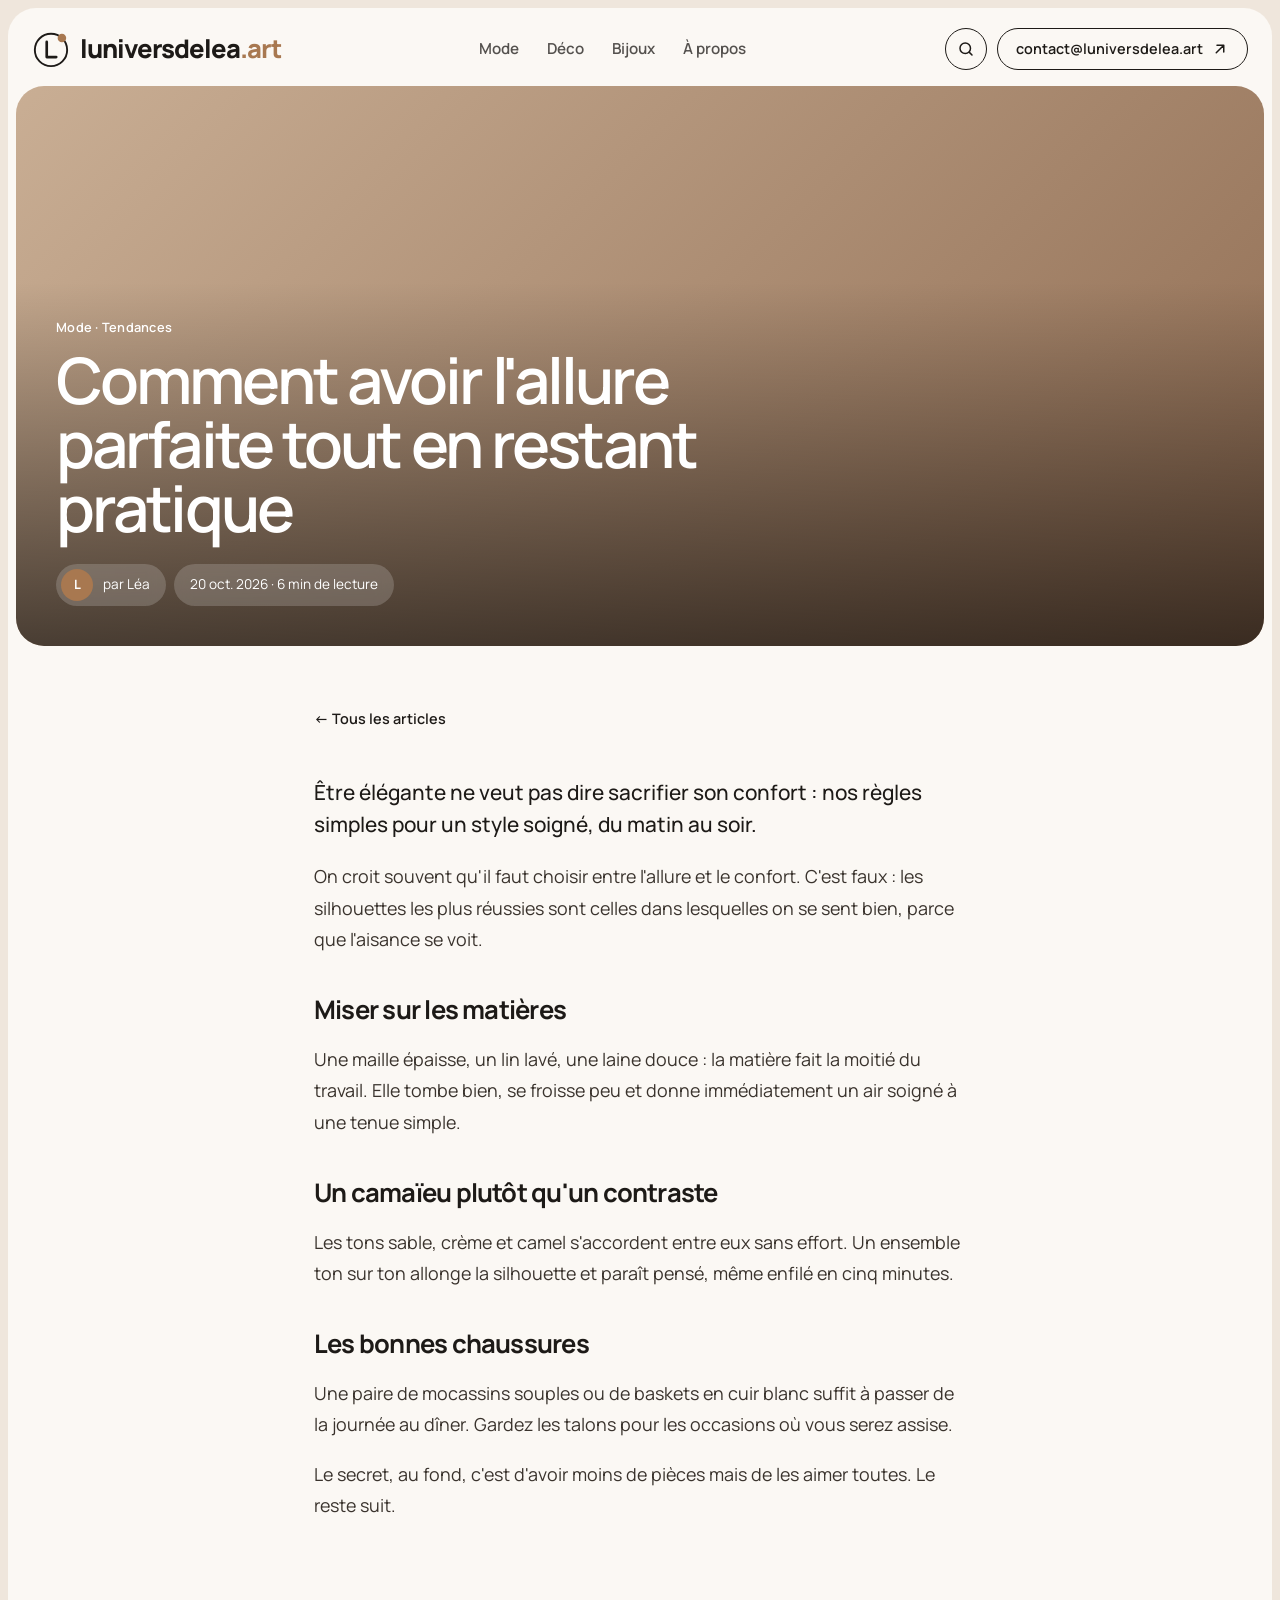
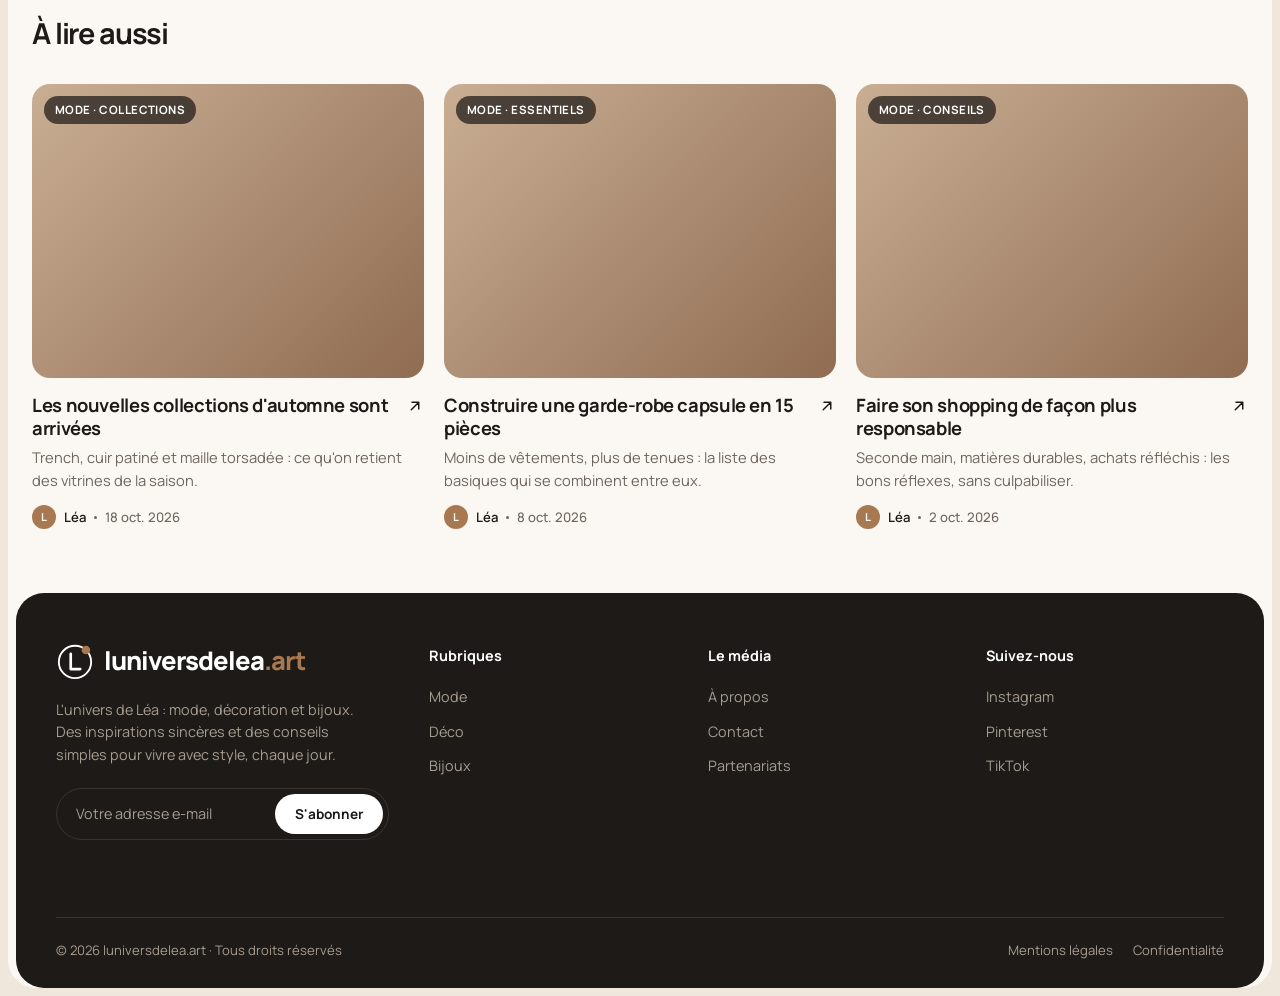
==== article.html @ 8c367f37 "Élargir la mise en page et ajouter un logo Co-Authored-By: Claude Opus 5.5 (1M context) <noreply@ant" ====
<!doctype html>
<html lang="fr">
<head>
  <meta charset="utf-8">
  <meta name="viewport" content="width=device-width, initial-scale=1">
  <title>Article · luniversdelea.art</title>
  <meta name="description" content="L'univers de Léa : le média qui parle de mode, de décoration et de bijoux. Tendances, conseils et inspirations.">
  <meta property="og:title" content="luniversdelea.art · Mode, Déco et Bijoux">
  <meta property="og:description" content="Tendances, conseils et inspirations mode, déco et bijoux.">
  <link rel="preconnect" href="https://fonts.googleapis.com">
  <link rel="preconnect" href="https://fonts.gstatic.com" crossorigin>
  <link href="https://fonts.googleapis.com/css2?family=Manrope:wght@400;500;600;700;800&display=swap" rel="stylesheet">
  <link rel="icon" href="data:image/svg+xml,%3Csvg xmlns='http://www.w3.org/2000/svg' viewBox='0 0 40 40'%3E%3Ccircle cx='20' cy='21' r='17' fill='%23fbf8f4' stroke='%231d1a17' stroke-width='2'/%3E%3Cpath d='M15.5 12.5v16h10' fill='none' stroke='%231d1a17' stroke-width='2.8' stroke-linecap='round' stroke-linejoin='round'/%3E%3Ccircle cx='31.5' cy='8.5' r='4.5' fill='%23a87850'/%3E%3C/svg%3E">
  <link rel="stylesheet" href="assets/css/style.css">
</head>
<body>
  <div class="page">
    <div class="shell">
      <!-- HEADER:start -->
      <header class="site-header">
        <a class="logo" href="index.html" aria-label="luniversdelea.art, accueil"><svg class="logo-mark" viewBox="0 0 40 40" aria-hidden="true"><circle cx="20" cy="21" r="17" fill="none" stroke="currentColor" stroke-width="2"/><path d="M15.5 12.5v16h10" fill="none" stroke="currentColor" stroke-width="2.8" stroke-linecap="round" stroke-linejoin="round"/><circle cx="31.5" cy="8.5" r="4.5" fill="var(--accent)"/></svg><span class="logo-word">luniversdelea<span>.art</span></span></a>
        <nav class="nav" aria-label="Rubriques">
          <a href="index.html?cat=mode#blog" data-cat="mode">Mode</a>
          <a href="index.html?cat=deco#blog" data-cat="deco">Déco</a>
          <a href="index.html?cat=bijoux#blog" data-cat="bijoux">Bijoux</a>
          <a href="#a-propos">À propos</a>
        </nav>
        <div class="header-actions">
          <a class="icon-btn search-toggle" href="index.html#blog" aria-label="Rechercher">
            <svg class="icon" viewBox="0 0 24 24" aria-hidden="true"><circle cx="11" cy="11" r="7"/><path d="m20 20-3.5-3.5"/></svg>
          </a>
          <a class="pill contact-pill" href="mailto:contact@luniversdelea.art">contact@luniversdelea.art
            <svg class="icon" viewBox="0 0 24 24" aria-hidden="true"><path d="M7 17 17 7M8 7h9v9"/></svg>
          </a>
          <button class="icon-btn burger" aria-label="Menu" aria-expanded="false">
            <svg class="icon" viewBox="0 0 24 24" aria-hidden="true"><path d="M4 8h16M4 16h16"/></svg>
          </button>
        </div>
      </header>
      <!-- HEADER:end -->

      <main>
        <section class="card-overlay article-hero"></section>
        <article class="article-body"></article>
        <section class="related">
          <h2>À lire aussi</h2>
          <div class="grid"></div>
        </section>
      </main>

      <!-- FOOTER:start -->
      <footer class="site-footer" id="a-propos">
        <div class="footer-top">
          <div class="footer-brand">
            <a class="logo" href="index.html" aria-label="luniversdelea.art, accueil"><svg class="logo-mark" viewBox="0 0 40 40" aria-hidden="true"><circle cx="20" cy="21" r="17" fill="none" stroke="currentColor" stroke-width="2"/><path d="M15.5 12.5v16h10" fill="none" stroke="currentColor" stroke-width="2.8" stroke-linecap="round" stroke-linejoin="round"/><circle cx="31.5" cy="8.5" r="4.5" fill="var(--accent)"/></svg><span class="logo-word">luniversdelea<span>.art</span></span></a>
            <p class="footer-intro">L'univers de Léa : mode, décoration et bijoux. Des inspirations sincères et des conseils simples pour vivre avec style, chaque jour.</p>
            <form class="newsletter" novalidate>
              <input type="email" required placeholder="Votre adresse e-mail" aria-label="Votre adresse e-mail">
              <button type="submit">S'abonner</button>
            </form>
            <p class="newsletter-msg" role="status"></p>
          </div>
          <div class="footer-col">
            <h4>Rubriques</h4>
            <ul>
              <li><a href="index.html?cat=mode#blog">Mode</a></li>
              <li><a href="index.html?cat=deco#blog">Déco</a></li>
              <li><a href="index.html?cat=bijoux#blog">Bijoux</a></li>
            </ul>
          </div>
          <div class="footer-col">
            <h4>Le média</h4>
            <ul>
              <li><a href="#a-propos">À propos</a></li>
              <li><a href="mailto:contact@luniversdelea.art">Contact</a></li>
              <li><a href="mailto:contact@luniversdelea.art?subject=Partenariat">Partenariats</a></li>
            </ul>
          </div>
          <div class="footer-col">
            <h4>Suivez-nous</h4>
            <ul>
              <li><a href="#">Instagram</a></li>
              <li><a href="#">Pinterest</a></li>
              <li><a href="#">TikTok</a></li>
            </ul>
          </div>
        </div>
        <div class="footer-bottom">
          <span>© <span data-year>2026</span> luniversdelea.art · Tous droits réservés</span>
          <nav aria-label="Informations légales"><a href="#">Mentions légales</a><a href="#">Confidentialité</a></nav>
        </div>
      </footer>
      <!-- FOOTER:end -->
    </div>
  </div>

  <script src="assets/js/articles.js"></script>
  <script src="assets/js/main.js"></script>
  <script src="assets/js/article.js"></script>
</body>
</html>
---- assets/css/style.css ----
:root {
  --bg: #efe6dc;
  --surface: #fbf8f4;
  --ink: #1d1a17;
  --muted: #6f655c;
  --line: #ddd2c6;
  --accent: #a87850;
  --dark: #1d1a17;
  --dark-muted: #a79c91;
  --radius-lg: 28px;
  --radius: 18px;
  --font: "Manrope", system-ui, -apple-system, "Segoe UI", sans-serif;
  --serif: "Fraunces", Georgia, serif;
}

* { box-sizing: border-box; }
html { scroll-behavior: smooth; }
body {
  margin: 0;
  background: var(--bg);
  color: var(--ink);
  font-family: var(--font);
  font-size: 16px;
  line-height: 1.55;
  -webkit-font-smoothing: antialiased;
}
img { display: block; max-width: 100%; }
a { color: inherit; text-decoration: none; }
button { font: inherit; color: inherit; cursor: pointer; }

/* Image de repli si une photo ne charge pas */
.media {
  position: relative;
  overflow: hidden;
  background: linear-gradient(135deg, #c9ae94, #8f6c52);
}
.media img { width: 100%; height: 100%; object-fit: cover; transition: transform .6s ease; }
.media img.is-broken { visibility: hidden; }

.page {
  max-width: 1920px;
  margin: 8px auto;
  padding: 0 8px;
}
.shell {
  background: var(--surface);
  border-radius: var(--radius-lg);
  padding: 8px 8px 0;
}

/* ---------- En-tête ---------- */
.site-header {
  display: flex;
  align-items: center;
  justify-content: space-between;
  gap: 16px;
  padding: 12px 16px 16px;
}
.logo {
  display: inline-flex;
  align-items: center;
  gap: 10px;
  font-weight: 800;
  font-size: 1.6rem;
  letter-spacing: -0.04em;
  white-space: nowrap;
}
.logo-word span { color: var(--accent); }
.logo-mark { width: 38px; height: 38px; flex: none; }
.nav {
  display: flex;
  gap: 28px;
  font-weight: 600;
  font-size: .95rem;
}
.nav a { opacity: .75; transition: opacity .2s; }
.nav a:hover, .nav a[aria-current="page"] { opacity: 1; }
.header-actions { display: flex; align-items: center; gap: 10px; }
.pill {
  display: inline-flex;
  align-items: center;
  gap: 8px;
  height: 42px;
  padding: 0 18px;
  border: 1.5px solid var(--ink);
  border-radius: 999px;
  background: transparent;
  font-weight: 600;
  font-size: .9rem;
  white-space: nowrap;
  transition: background .2s, color .2s;
}
.pill:hover { background: var(--ink); color: var(--surface); }
.icon-btn {
  width: 42px; height: 42px;
  display: inline-grid; place-items: center;
  border: 1.5px solid var(--ink);
  border-radius: 999px;
  background: transparent;
}
.icon-btn:hover { background: var(--ink); color: var(--surface); }
.icon { width: 18px; height: 18px; stroke: currentColor; fill: none; stroke-width: 2; stroke-linecap: round; stroke-linejoin: round; }
.burger { display: none; }

/* ---------- Hero ---------- */
.hero {
  display: grid;
  grid-template-columns: 2.15fr 1fr;
  gap: 8px;
  min-height: 640px;
}
.card-overlay {
  position: relative;
  border-radius: var(--radius-lg);
  overflow: hidden;
  color: #fff;
  isolation: isolate;
}
.card-overlay .media { position: absolute; inset: 0; z-index: -2; }
.card-overlay::after {
  content: "";
  position: absolute; inset: 0; z-index: -1;
  background: linear-gradient(180deg, rgba(0,0,0,0) 35%, rgba(0,0,0,.6) 100%);
}
.card-overlay:hover .media img { transform: scale(1.03); }
.hero-main {
  display: flex;
  flex-direction: column;
  justify-content: flex-end;
  padding: 40px;
}
.eyebrow {
  font-size: .8rem;
  font-weight: 600;
  letter-spacing: .02em;
  margin-bottom: 10px;
}
.hero-main h1 {
  font-size: clamp(2.4rem, 5.6vw, 5rem);
  line-height: .98;
  letter-spacing: -0.045em;
  font-weight: 600;
  margin: 0 0 30px;
  max-width: 13ch;
}
.hero-foot {
  display: flex;
  align-items: flex-end;
  justify-content: space-between;
  gap: 24px;
  flex-wrap: wrap;
}
.hero-actions { display: flex; align-items: center; gap: 8px; flex-wrap: wrap; }
.pill-light { border-color: #fff; color: #fff; }
.pill-light:hover { background: #fff; color: var(--ink); }
.author-chip {
  display: inline-flex;
  align-items: center;
  gap: 10px;
  height: 42px;
  padding: 0 16px 0 5px;
  border-radius: 999px;
  background: rgba(255,255,255,.18);
  backdrop-filter: blur(8px);
  font-size: .85rem;
}
.avatar {
  width: 32px; height: 32px;
  border-radius: 50%;
  display: grid; place-items: center;
  background: var(--accent);
  color: #fff;
  font-weight: 700;
  font-size: .8rem;
  flex: none;
}
.hero-note {
  max-width: 230px;
  font-size: .82rem;
  line-height: 1.4;
  opacity: .9;
}
.hero-note::before {
  content: "";
  display: block;
  width: 24px; height: 1.5px;
  background: #fff;
  margin-bottom: 14px;
}
.hero-side { display: grid; grid-template-rows: 1fr 1fr; gap: 8px; }
.hero-side .card-overlay {
  display: flex;
  flex-direction: column;
  justify-content: flex-end;
  padding: 24px;
}
.hero-side h2 {
  margin: 0;
  font-size: clamp(1.4rem, 2.2vw, 2rem);
  line-height: 1.02;
  letter-spacing: -0.035em;
  font-weight: 600;
}

/* ---------- Blog ---------- */
.blog { padding: 56px 16px 48px; }
.blog-head h2 {
  font-size: clamp(2rem, 4vw, 3rem);
  letter-spacing: -0.04em;
  margin: 0 0 6px;
}
.blog-head p { color: var(--muted); max-width: 52ch; margin: 0 0 24px; }
.filters {
  display: flex;
  align-items: center;
  gap: 8px;
  overflow-x: auto;
  padding-bottom: 6px;
  scrollbar-width: none;
}
.filters::-webkit-scrollbar { display: none; }
.filter {
  height: 38px;
  padding: 0 16px;
  border: 1.5px solid var(--line);
  border-radius: 999px;
  background: transparent;
  font-weight: 600;
  font-size: .88rem;
  white-space: nowrap;
  transition: border-color .2s, background .2s, color .2s;
}
.filter:hover { border-color: var(--ink); }
.filter[aria-pressed="true"] { background: var(--ink); border-color: var(--ink); color: var(--surface); }
.search {
  display: flex;
  align-items: center;
  gap: 8px;
  height: 38px;
  padding: 0 12px;
  border: 1.5px solid var(--line);
  border-radius: 999px;
  flex: none;
}
.search input {
  border: 0; outline: 0; background: transparent;
  font: inherit; font-size: .88rem;
  width: 140px;
}
.search:focus-within { border-color: var(--ink); }

.grid {
  display: grid;
  grid-template-columns: repeat(3, 1fr);
  gap: 40px 20px;
  margin-top: 28px;
}
.card { display: flex; flex-direction: column; }
.card .media {
  aspect-ratio: 4 / 3;
  border-radius: var(--radius);
  margin-bottom: 16px;
}
.card:hover .media img { transform: scale(1.04); }
.tag {
  position: absolute;
  top: 12px; left: 12px;
  padding: 5px 11px;
  border-radius: 999px;
  background: rgba(29,26,23,.72);
  backdrop-filter: blur(6px);
  color: #fff;
  font-size: .72rem;
  font-weight: 700;
  letter-spacing: .04em;
  text-transform: uppercase;
}
.card-title {
  display: flex;
  justify-content: space-between;
  gap: 12px;
}
.card h3 {
  margin: 0 0 6px;
  font-size: 1.15rem;
  line-height: 1.25;
  letter-spacing: -0.02em;
}
.card .arrow { flex: none; margin-top: 3px; transition: transform .2s; }
.card:hover .arrow { transform: translate(2px, -2px); }
.card p { margin: 0 0 14px; color: var(--muted); font-size: .92rem; }
.meta {
  margin-top: auto;
  display: flex;
  align-items: center;
  gap: 8px;
  font-size: .82rem;
  font-weight: 600;
}
.meta .avatar { width: 24px; height: 24px; font-size: .68rem; }
.meta .dot { width: 3px; height: 3px; border-radius: 50%; background: var(--muted); }
.meta time { color: var(--muted); font-weight: 500; }
.empty { grid-column: 1 / -1; text-align: center; color: var(--muted); padding: 40px 0; }

.load-more-wrap { display: flex; justify-content: center; margin-top: 48px; }
.btn-dark {
  height: 46px;
  padding: 0 26px;
  border: 0;
  border-radius: 999px;
  background: var(--ink);
  color: var(--surface);
  font-weight: 700;
  font-size: .9rem;
}
.btn-dark:hover { background: var(--accent); }

/* ---------- Pied de page ---------- */
.site-footer {
  background: var(--dark);
  color: #fff;
  border-radius: var(--radius-lg);
  padding: 48px 40px 28px;
  margin-bottom: 8px;
}
.footer-top {
  display: grid;
  grid-template-columns: 1.4fr repeat(3, 1fr);
  gap: 40px;
}
.site-footer .logo { color: #fff; }
.footer-intro { color: var(--dark-muted); font-size: .9rem; max-width: 34ch; margin: 12px 0 22px; }
.newsletter {
  display: flex;
  gap: 6px;
  padding: 5px;
  border: 1px solid #3a342f;
  border-radius: 999px;
  max-width: 400px;
}
.newsletter input {
  flex: 1; min-width: 0;
  border: 0; outline: 0; background: transparent;
  color: #fff; font: inherit; font-size: .9rem;
  padding: 0 14px;
}
.newsletter input::placeholder { color: var(--dark-muted); }
.newsletter button {
  height: 40px; padding: 0 20px;
  border: 0; border-radius: 999px;
  background: #fff; color: var(--ink);
  font-weight: 700; font-size: .85rem;
}
.newsletter button:hover { background: var(--accent); color: #fff; }
.newsletter-msg { font-size: .85rem; color: var(--dark-muted); min-height: 1.4em; margin: 10px 0 0 14px; }
.footer-col h4 { margin: 4px 0 16px; font-size: .9rem; }
.footer-col ul { list-style: none; margin: 0; padding: 0; display: grid; gap: 10px; }
.footer-col a { color: var(--dark-muted); font-size: .9rem; }
.footer-col a:hover { color: #fff; }
.footer-bottom {
  display: flex;
  justify-content: space-between;
  gap: 16px;
  flex-wrap: wrap;
  margin-top: 48px;
  padding-top: 22px;
  border-top: 1px solid #3a342f;
  color: var(--dark-muted);
  font-size: .82rem;
}
.footer-bottom nav { display: flex; gap: 20px; }

/* ---------- Page article ---------- */
.article-hero { min-height: 560px; display: flex; flex-direction: column; justify-content: flex-end; padding: 40px; }
.article-hero h1 {
  font-size: clamp(2.2rem, 5vw, 4.2rem);
  line-height: 1;
  letter-spacing: -0.045em;
  font-weight: 600;
  margin: 0 0 24px;
  max-width: 18ch;
}
.article-body {
  max-width: 700px;
  margin: 0 auto;
  padding: 56px 24px 72px;
  font-size: 1.12rem;
  line-height: 1.75;
}
.article-body .lede { font-size: 1.3rem; line-height: 1.55; color: var(--ink); font-weight: 500; }
.article-body h2 { font-size: 1.6rem; letter-spacing: -0.03em; margin: 40px 0 8px; line-height: 1.2; }
.article-body p { color: #3a332d; }
.back { display: inline-flex; align-items: center; gap: 6px; font-weight: 600; font-size: .9rem; margin-bottom: 24px; }
.related { padding: 0 16px 64px; }
.related h2 { font-size: 1.8rem; letter-spacing: -0.04em; margin: 0; }

/* ---------- Responsive ---------- */
@media (min-width: 1600px) {
  .grid { grid-template-columns: repeat(4, 1fr); }
  .hero { min-height: 720px; }
}
@media (max-width: 1024px) {
  .nav { gap: 18px; }
  .contact-pill { display: none; }
  .grid { grid-template-columns: repeat(2, 1fr); }
  .footer-top { grid-template-columns: 1fr 1fr 1fr; }
  .footer-brand { grid-column: 1 / -1; }
}
@media (max-width: 820px) {
  .nav {
    display: none;
    position: absolute;
    top: 74px; left: 8px; right: 8px;
    flex-direction: column;
    gap: 0;
    background: var(--surface);
    border-radius: var(--radius);
    padding: 8px 20px;
    box-shadow: 0 20px 40px rgba(0,0,0,.12);
    z-index: 10;
  }
  .nav.is-open { display: flex; }
  .nav a { padding: 12px 0; border-bottom: 1px solid var(--line); opacity: 1; }
  .nav a:last-child { border-bottom: 0; }
  .shell { position: relative; }
  .burger { display: inline-grid; }
  .hero { grid-template-columns: 1fr; min-height: 0; }
  .hero-main { min-height: 540px; padding: 28px; }
  .hero-side { grid-template-rows: none; grid-template-columns: 1fr 1fr; }
  .hero-side .card-overlay { min-height: 280px; }
}
@media (max-width: 600px) {
  .page { margin: 6px auto; padding: 0 6px; }
  .logo-mark { width: 32px; height: 32px; }
  .site-header { padding: 10px 12px 14px; }
  .logo { font-size: 1.3rem; }
  .hero-main { min-height: 480px; padding: 22px; }
  .hero-note { display: none; }
  .hero-side { grid-template-columns: 1fr; }
  .blog { padding: 44px 10px 36px; }
  .grid { grid-template-columns: 1fr; gap: 32px; }
  .site-footer { padding: 36px 22px 24px; }
  .footer-top { grid-template-columns: 1fr 1fr; gap: 28px; }
  .article-hero { min-height: 460px; padding: 22px; }
  .article-body { padding: 40px 12px 56px; font-size: 1.05rem; }
  .related { padding: 0 12px 48px; }
}
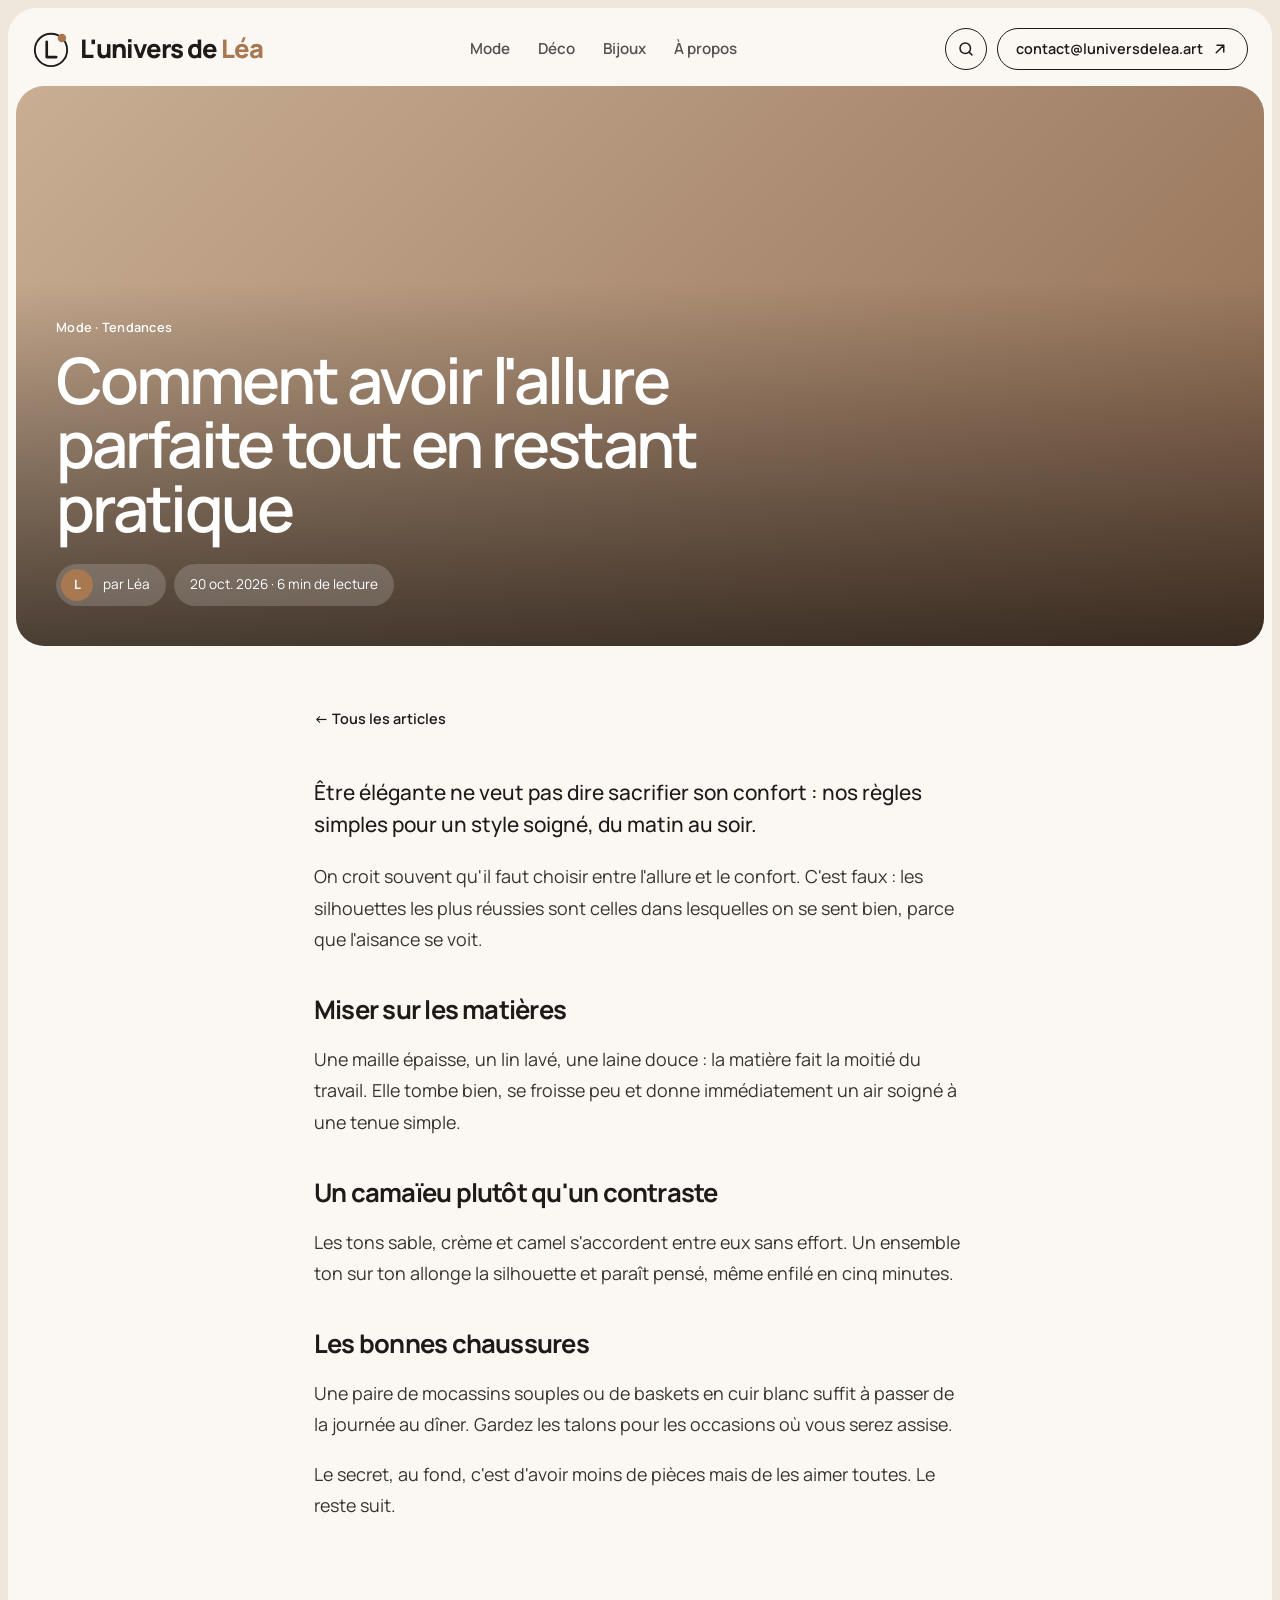
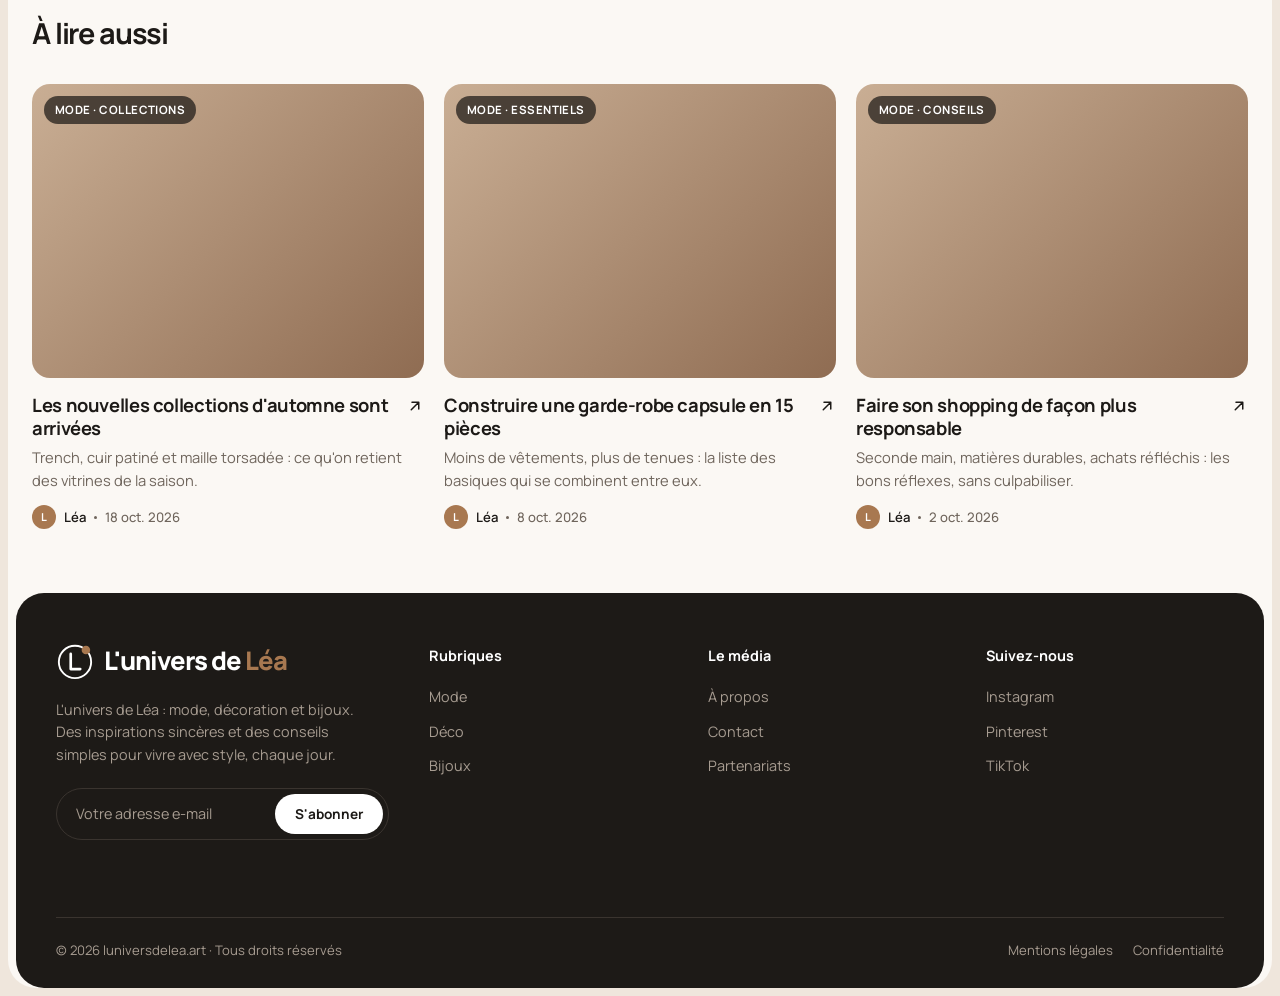
==== commit 79c7159f: "Afficher « L'univers de Léa » à côté du logo Co-Authored-By: Claude Opus 5.5 (1M context) <noreply@a" ====
--- a/article.html
+++ b/article.html
@@ -18,7 +18,7 @@
     <div class="shell">
       <!-- HEADER:start -->
       <header class="site-header">
-        <a class="logo" href="index.html" aria-label="luniversdelea.art, accueil"><svg class="logo-mark" viewBox="0 0 40 40" aria-hidden="true"><circle cx="20" cy="21" r="17" fill="none" stroke="currentColor" stroke-width="2"/><path d="M15.5 12.5v16h10" fill="none" stroke="currentColor" stroke-width="2.8" stroke-linecap="round" stroke-linejoin="round"/><circle cx="31.5" cy="8.5" r="4.5" fill="var(--accent)"/></svg><span class="logo-word">luniversdelea<span>.art</span></span></a>
+        <a class="logo" href="index.html" aria-label="L'univers de Léa, accueil"><svg class="logo-mark" viewBox="0 0 40 40" aria-hidden="true"><circle cx="20" cy="21" r="17" fill="none" stroke="currentColor" stroke-width="2"/><path d="M15.5 12.5v16h10" fill="none" stroke="currentColor" stroke-width="2.8" stroke-linecap="round" stroke-linejoin="round"/><circle cx="31.5" cy="8.5" r="4.5" fill="var(--accent)"/></svg><span class="logo-word">L'univers de <span>Léa</span></span></a>
         <nav class="nav" aria-label="Rubriques">
           <a href="index.html?cat=mode#blog" data-cat="mode">Mode</a>
           <a href="index.html?cat=deco#blog" data-cat="deco">Déco</a>
@@ -52,7 +52,7 @@
       <footer class="site-footer" id="a-propos">
         <div class="footer-top">
           <div class="footer-brand">
-            <a class="logo" href="index.html" aria-label="luniversdelea.art, accueil"><svg class="logo-mark" viewBox="0 0 40 40" aria-hidden="true"><circle cx="20" cy="21" r="17" fill="none" stroke="currentColor" stroke-width="2"/><path d="M15.5 12.5v16h10" fill="none" stroke="currentColor" stroke-width="2.8" stroke-linecap="round" stroke-linejoin="round"/><circle cx="31.5" cy="8.5" r="4.5" fill="var(--accent)"/></svg><span class="logo-word">luniversdelea<span>.art</span></span></a>
+            <a class="logo" href="index.html" aria-label="L'univers de Léa, accueil"><svg class="logo-mark" viewBox="0 0 40 40" aria-hidden="true"><circle cx="20" cy="21" r="17" fill="none" stroke="currentColor" stroke-width="2"/><path d="M15.5 12.5v16h10" fill="none" stroke="currentColor" stroke-width="2.8" stroke-linecap="round" stroke-linejoin="round"/><circle cx="31.5" cy="8.5" r="4.5" fill="var(--accent)"/></svg><span class="logo-word">L'univers de <span>Léa</span></span></a>
             <p class="footer-intro">L'univers de Léa : mode, décoration et bijoux. Des inspirations sincères et des conseils simples pour vivre avec style, chaque jour.</p>
             <form class="newsletter" novalidate>
               <input type="email" required placeholder="Votre adresse e-mail" aria-label="Votre adresse e-mail">
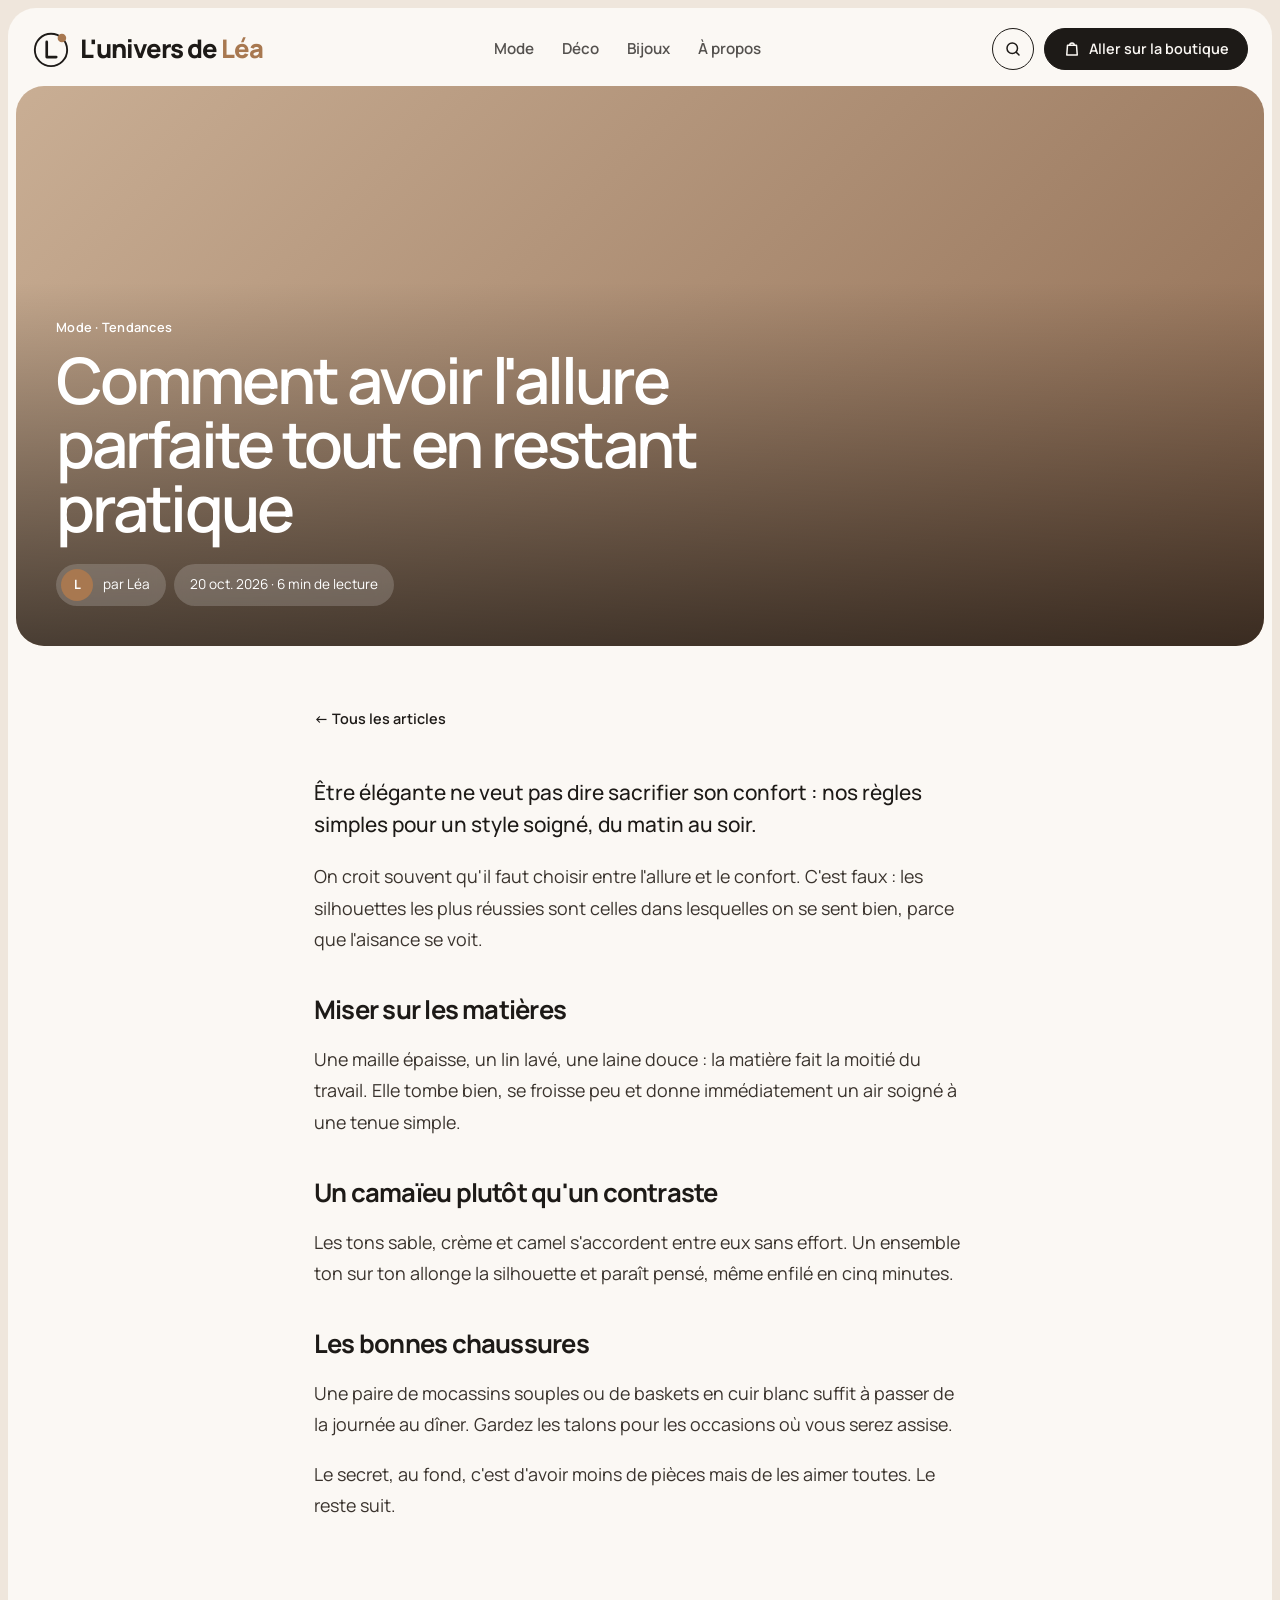
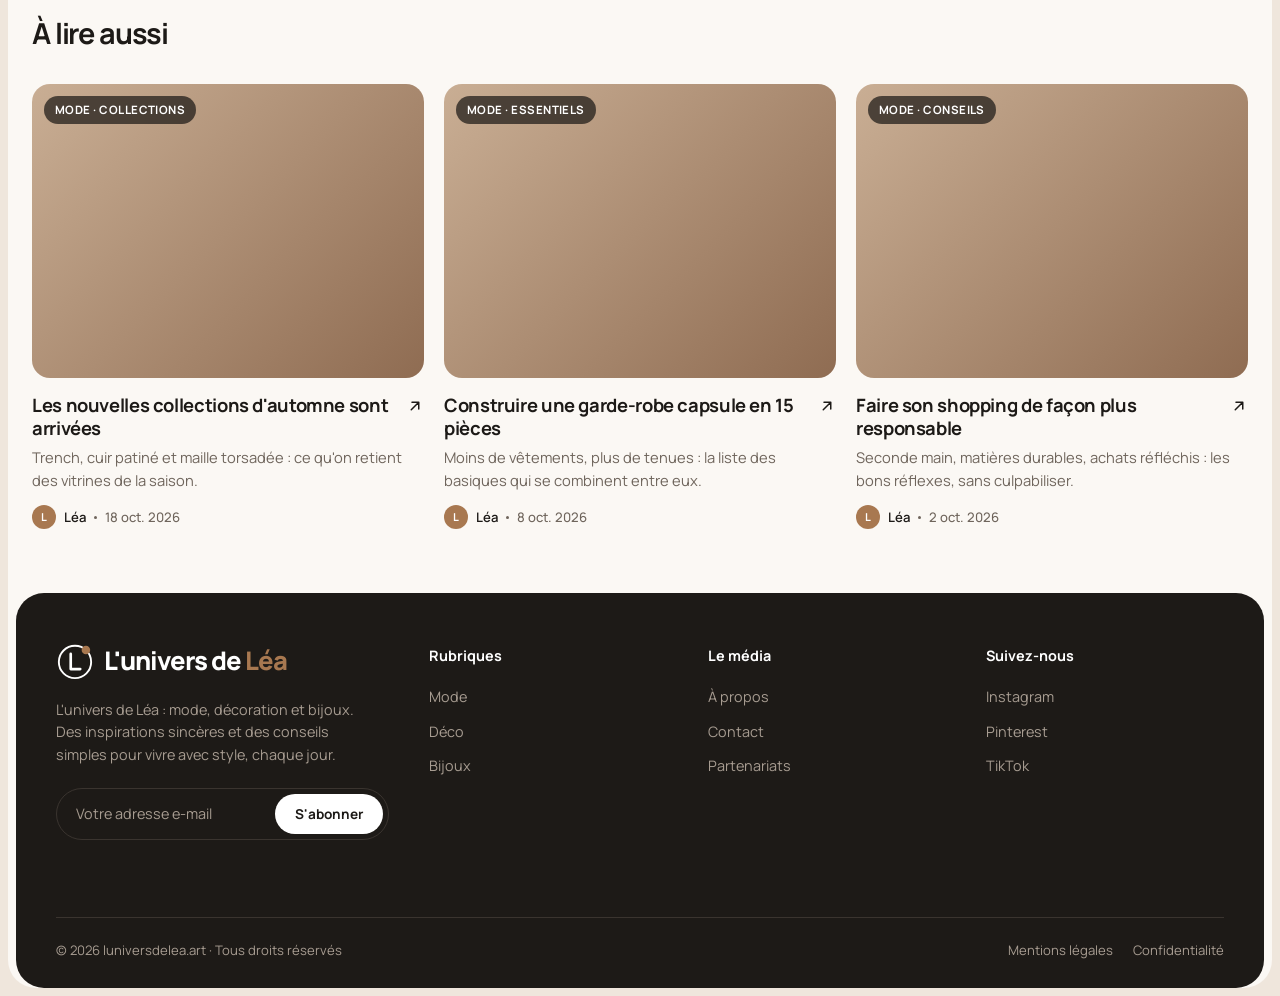
==== commit 03f8898d: "Photos adaptées aux lectrices de 30 à 50 ans et bouton boutique Co-Authored-By: Claude Opus 5.5 (1M " ====
--- a/article.html
+++ b/article.html
@@ -29,8 +29,9 @@
           <a class="icon-btn search-toggle" href="index.html#blog" aria-label="Rechercher">
             <svg class="icon" viewBox="0 0 24 24" aria-hidden="true"><circle cx="11" cy="11" r="7"/><path d="m20 20-3.5-3.5"/></svg>
           </a>
-          <a class="pill contact-pill" href="mailto:contact@luniversdelea.art">contact@luniversdelea.art
-            <svg class="icon" viewBox="0 0 24 24" aria-hidden="true"><path d="M7 17 17 7M8 7h9v9"/></svg>
+          <a class="pill shop-pill" href="#boutique" aria-label="Aller sur la boutique">
+            <svg class="icon" viewBox="0 0 24 24" aria-hidden="true"><path d="M6 7h12l1 13H5L6 7Z"/><path d="M9 7a3 3 0 0 1 6 0"/></svg>
+            <span class="shop-label">Aller sur la boutique</span>
           </a>
           <button class="icon-btn burger" aria-label="Menu" aria-expanded="false">
             <svg class="icon" viewBox="0 0 24 24" aria-hidden="true"><path d="M4 8h16M4 16h16"/></svg>
--- a/assets/css/style.css
+++ b/assets/css/style.css
@@ -91,6 +91,8 @@
   transition: background .2s, color .2s;
 }
 .pill:hover { background: var(--ink); color: var(--surface); }
+.shop-pill { background: var(--ink); color: var(--surface); }
+.shop-pill:hover { background: var(--accent); border-color: var(--accent); }
 .icon-btn {
   width: 42px; height: 42px;
   display: inline-grid; place-items: center;
@@ -401,7 +403,6 @@
 }
 @media (max-width: 1024px) {
   .nav { gap: 18px; }
-  .contact-pill { display: none; }
   .grid { grid-template-columns: repeat(2, 1fr); }
   .footer-top { grid-template-columns: 1fr 1fr 1fr; }
   .footer-brand { grid-column: 1 / -1; }
@@ -432,6 +433,8 @@
 @media (max-width: 600px) {
   .page { margin: 6px auto; padding: 0 6px; }
   .logo-mark { width: 32px; height: 32px; }
+  .shop-pill { width: 42px; padding: 0; justify-content: center; }
+  .shop-label { display: none; }
   .site-header { padding: 10px 12px 14px; }
   .logo { font-size: 1.3rem; }
   .hero-main { min-height: 480px; padding: 22px; }
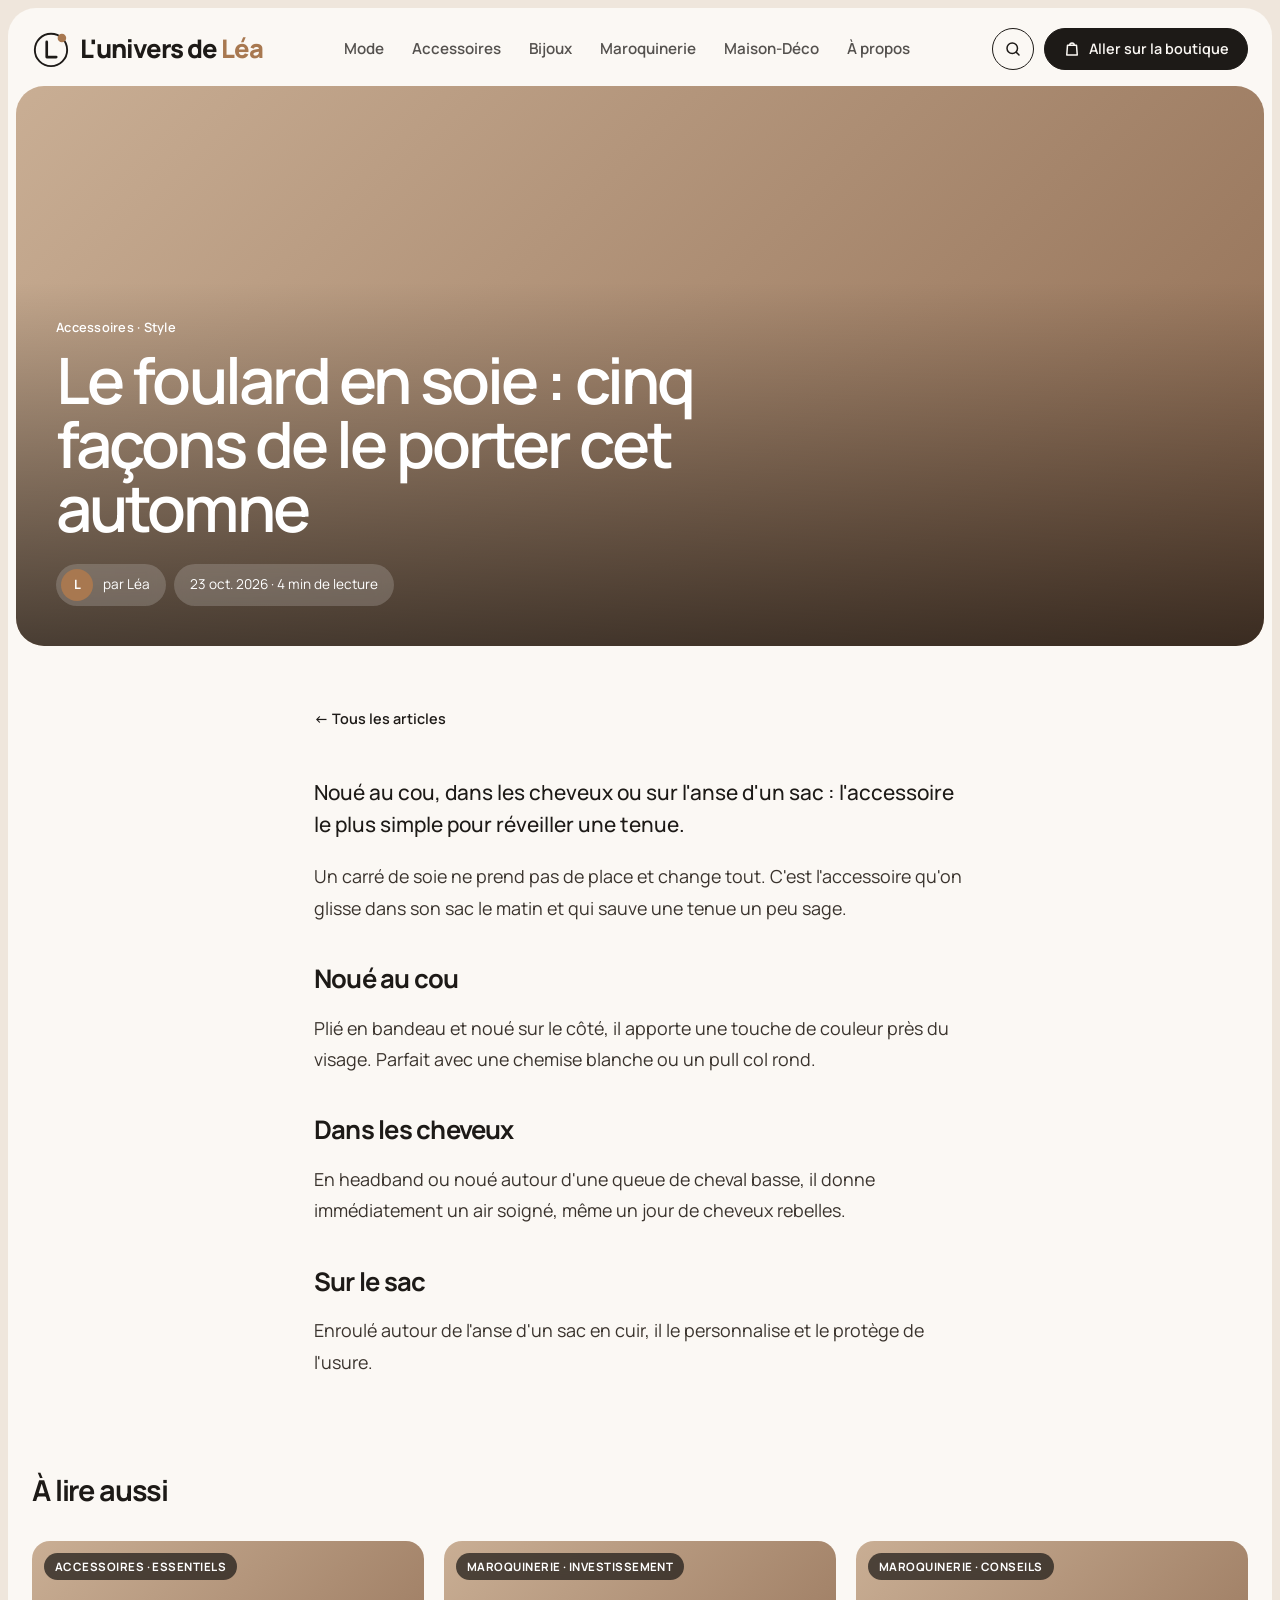
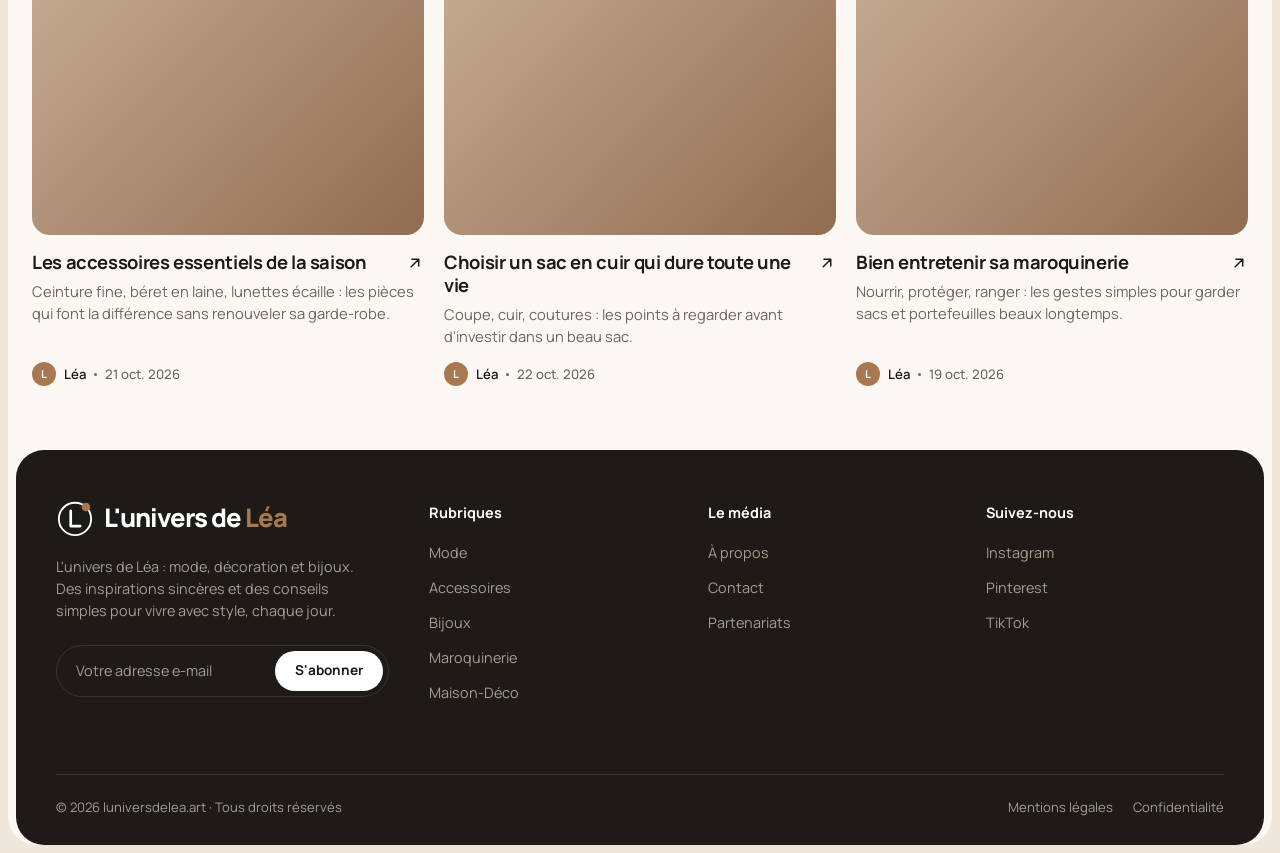
==== commit d00e1d39: "Nouvelles rubriques : Mode, Accessoires, Bijoux, Maroquinerie, Maison-Déco Co-Authored-By: Claude Op" ====
--- a/article.html
+++ b/article.html
@@ -21,15 +21,17 @@
         <a class="logo" href="index.html" aria-label="L'univers de Léa, accueil"><svg class="logo-mark" viewBox="0 0 40 40" aria-hidden="true"><circle cx="20" cy="21" r="17" fill="none" stroke="currentColor" stroke-width="2"/><path d="M15.5 12.5v16h10" fill="none" stroke="currentColor" stroke-width="2.8" stroke-linecap="round" stroke-linejoin="round"/><circle cx="31.5" cy="8.5" r="4.5" fill="var(--accent)"/></svg><span class="logo-word">L'univers de <span>Léa</span></span></a>
         <nav class="nav" aria-label="Rubriques">
           <a href="index.html?cat=mode#blog" data-cat="mode">Mode</a>
-          <a href="index.html?cat=deco#blog" data-cat="deco">Déco</a>
+          <a href="index.html?cat=accessoires#blog" data-cat="accessoires">Accessoires</a>
           <a href="index.html?cat=bijoux#blog" data-cat="bijoux">Bijoux</a>
+          <a href="index.html?cat=maroquinerie#blog" data-cat="maroquinerie">Maroquinerie</a>
+          <a href="index.html?cat=maison-deco#blog" data-cat="maison-deco">Maison-Déco</a>
           <a href="#a-propos">À propos</a>
         </nav>
         <div class="header-actions">
           <a class="icon-btn search-toggle" href="index.html#blog" aria-label="Rechercher">
             <svg class="icon" viewBox="0 0 24 24" aria-hidden="true"><circle cx="11" cy="11" r="7"/><path d="m20 20-3.5-3.5"/></svg>
           </a>
-          <a class="pill shop-pill" href="#boutique" aria-label="Aller sur la boutique">
+          <a class="pill shop-pill" href="https://leabulle.com/" target="_blank" rel="noopener" aria-label="Aller sur la boutique (nouvel onglet)">
             <svg class="icon" viewBox="0 0 24 24" aria-hidden="true"><path d="M6 7h12l1 13H5L6 7Z"/><path d="M9 7a3 3 0 0 1 6 0"/></svg>
             <span class="shop-label">Aller sur la boutique</span>
           </a>
@@ -65,8 +67,10 @@
             <h4>Rubriques</h4>
             <ul>
               <li><a href="index.html?cat=mode#blog">Mode</a></li>
-              <li><a href="index.html?cat=deco#blog">Déco</a></li>
+              <li><a href="index.html?cat=accessoires#blog">Accessoires</a></li>
               <li><a href="index.html?cat=bijoux#blog">Bijoux</a></li>
+              <li><a href="index.html?cat=maroquinerie#blog">Maroquinerie</a></li>
+              <li><a href="index.html?cat=maison-deco#blog">Maison-Déco</a></li>
             </ul>
           </div>
           <div class="footer-col">
--- a/assets/css/style.css
+++ b/assets/css/style.css
@@ -299,6 +299,8 @@
   font-size: .82rem;
   font-weight: 600;
 }
+.avatar { position: relative; overflow: hidden; }
+.avatar img { position: absolute; inset: 0; width: 100%; height: 100%; object-fit: cover; object-position: center 30%; }
 .meta .avatar { width: 24px; height: 24px; font-size: .68rem; }
 .meta .dot { width: 3px; height: 3px; border-radius: 50%; background: var(--muted); }
 .meta time { color: var(--muted); font-weight: 500; }
@@ -407,7 +409,8 @@
   .footer-top { grid-template-columns: 1fr 1fr 1fr; }
   .footer-brand { grid-column: 1 / -1; }
 }
-@media (max-width: 820px) {
+/* Menu replié dès que les six liens ne tiennent plus sur une ligne */
+@media (max-width: 1200px) {
   .nav {
     display: none;
     position: absolute;
@@ -425,6 +428,8 @@
   .nav a:last-child { border-bottom: 0; }
   .shell { position: relative; }
   .burger { display: inline-grid; }
+}
+@media (max-width: 820px) {
   .hero { grid-template-columns: 1fr; min-height: 0; }
   .hero-main { min-height: 540px; padding: 28px; }
   .hero-side { grid-template-rows: none; grid-template-columns: 1fr 1fr; }
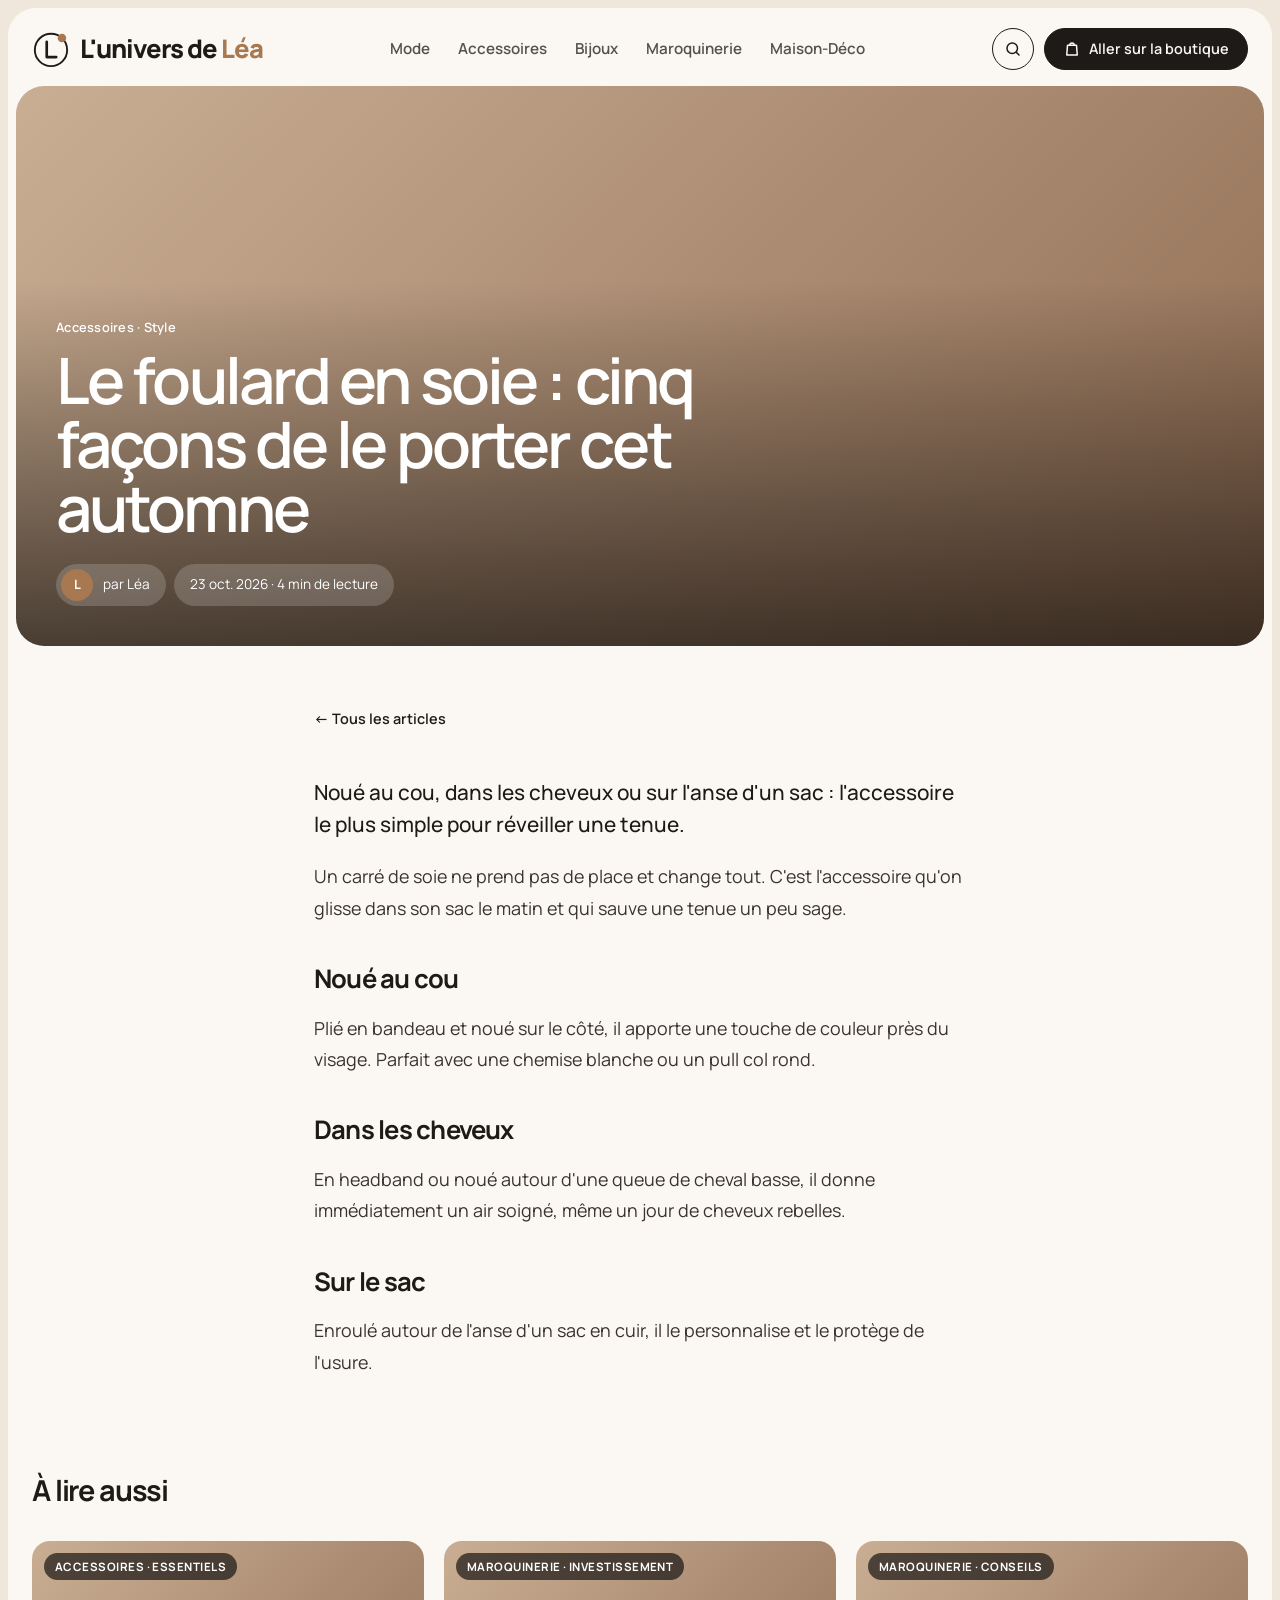
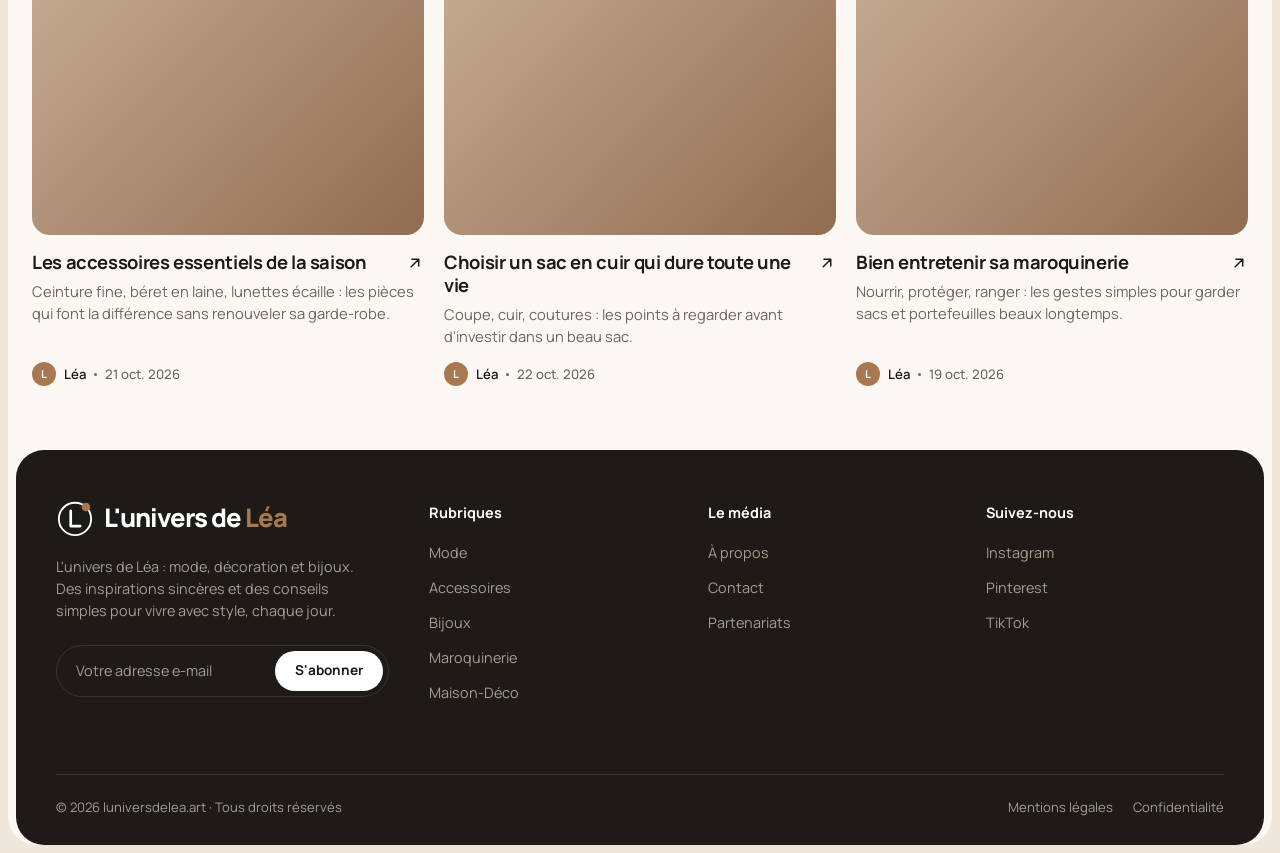
==== commit 3fd2e924: "Retirer « À propos » du menu du haut Co-Authored-By: Claude Opus 5.5 (1M context) <noreply@anthropic" ====
--- a/article.html
+++ b/article.html
@@ -25,7 +25,6 @@
           <a href="index.html?cat=bijoux#blog" data-cat="bijoux">Bijoux</a>
           <a href="index.html?cat=maroquinerie#blog" data-cat="maroquinerie">Maroquinerie</a>
           <a href="index.html?cat=maison-deco#blog" data-cat="maison-deco">Maison-Déco</a>
-          <a href="#a-propos">À propos</a>
         </nav>
         <div class="header-actions">
           <a class="icon-btn search-toggle" href="index.html#blog" aria-label="Rechercher">
--- a/assets/css/style.css
+++ b/assets/css/style.css
@@ -409,7 +409,7 @@
   .footer-top { grid-template-columns: 1fr 1fr 1fr; }
   .footer-brand { grid-column: 1 / -1; }
 }
-/* Menu replié dès que les six liens ne tiennent plus sur une ligne */
+/* Menu replié dès que les rubriques ne tiennent plus sur une ligne */
 @media (max-width: 1200px) {
   .nav {
     display: none;
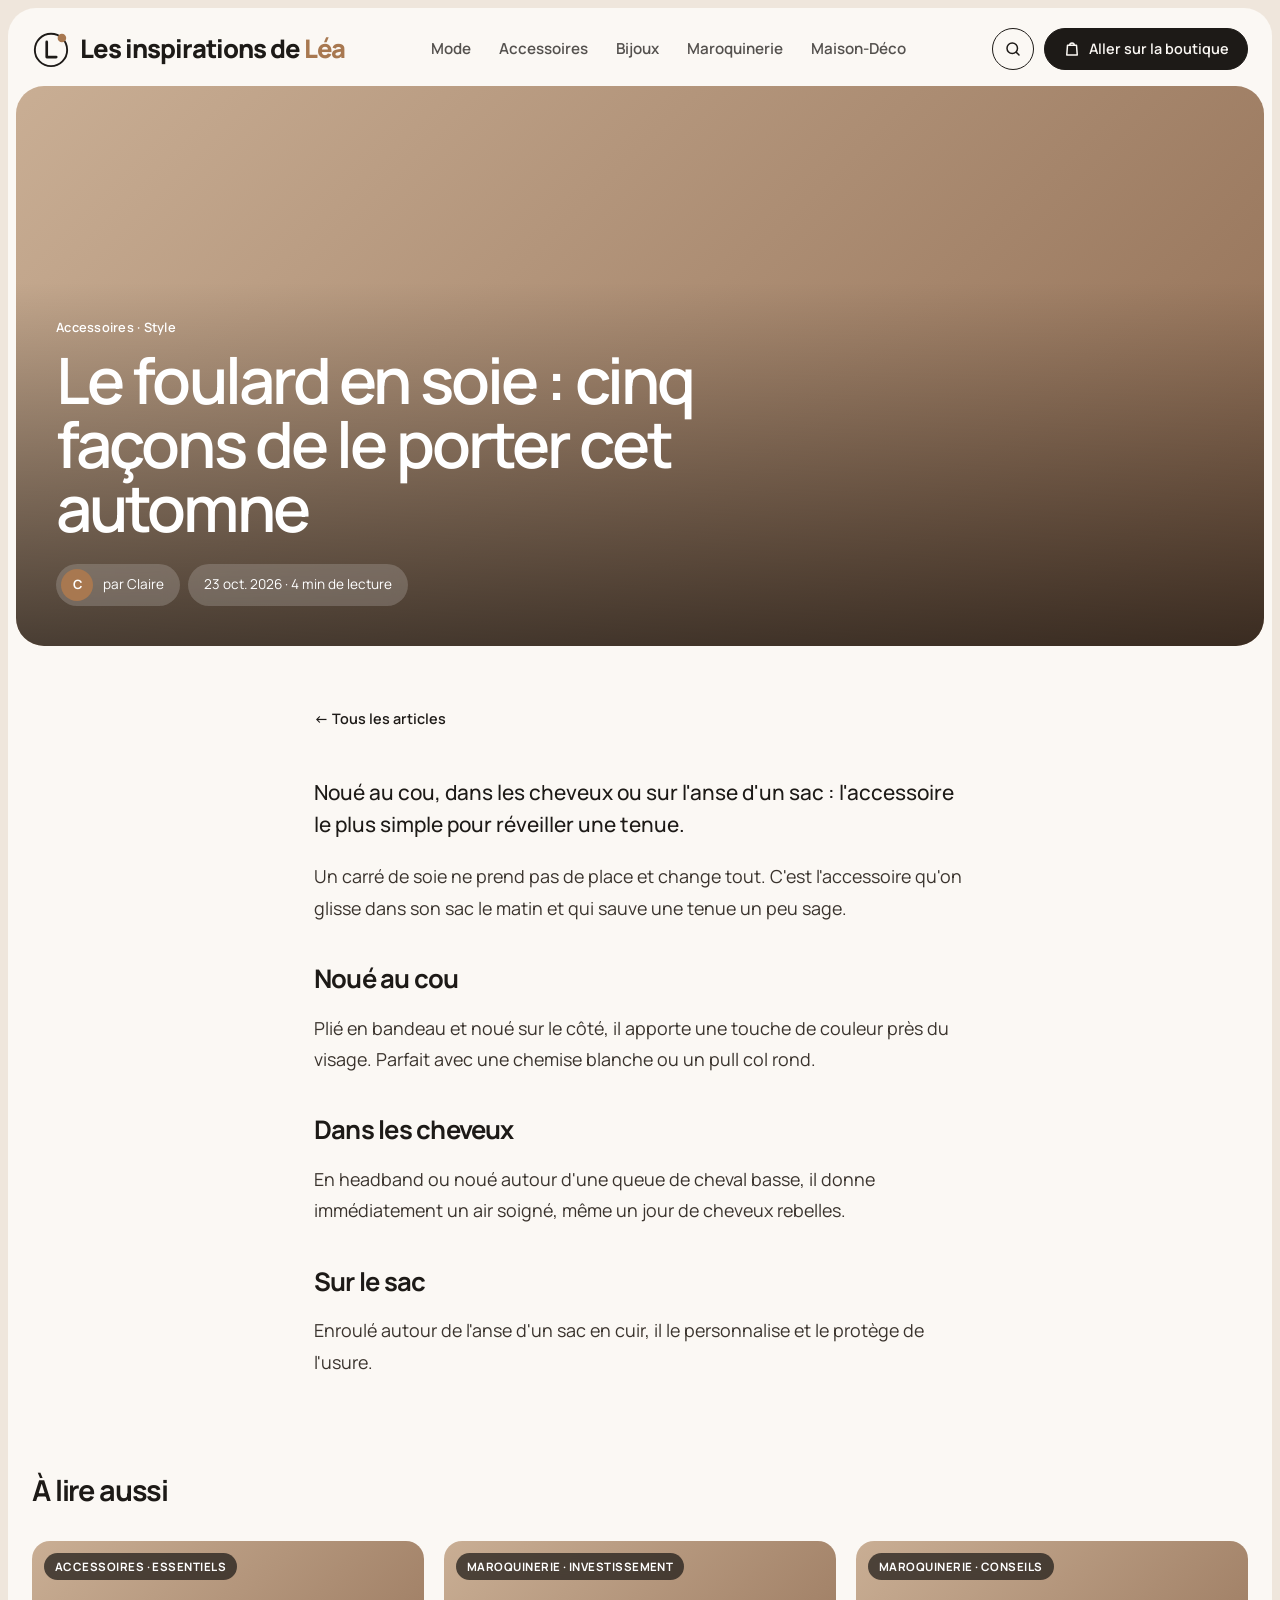
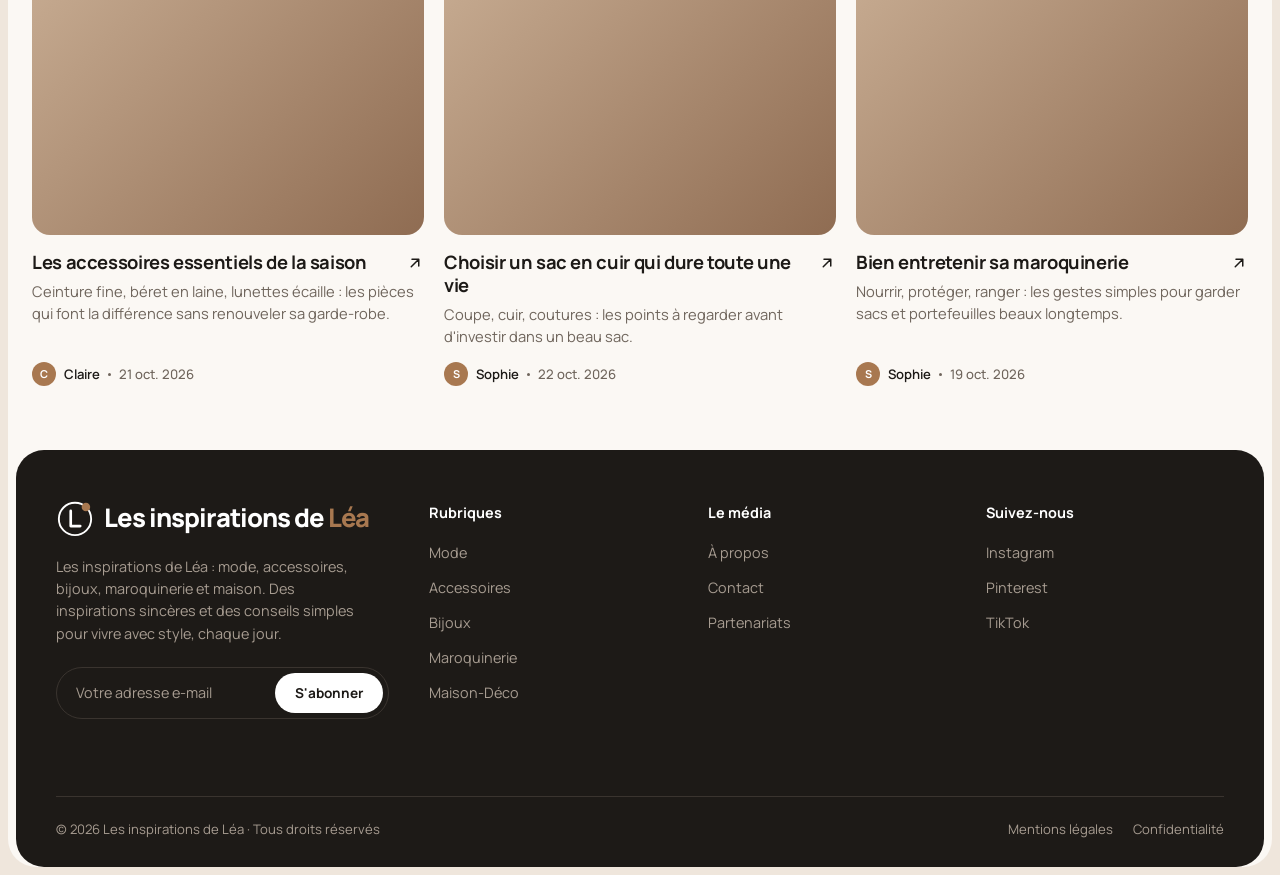
==== commit e013e72d: "Renommer le site : Les inspirations de Léa Co-Authored-By: Claude Opus 5.5 (1M context) <noreply@ant" ====
--- a/article.html
+++ b/article.html
@@ -3,9 +3,9 @@
 <head>
   <meta charset="utf-8">
   <meta name="viewport" content="width=device-width, initial-scale=1">
-  <title>Article · luniversdelea.art</title>
-  <meta name="description" content="L'univers de Léa : le média qui parle de mode, de décoration et de bijoux. Tendances, conseils et inspirations.">
-  <meta property="og:title" content="luniversdelea.art · Mode, Déco et Bijoux">
+  <title>Article · Les inspirations de Léa</title>
+  <meta name="description" content="Les inspirations de Léa : le média qui parle de mode, d'accessoires, de bijoux, de maroquinerie et de maison. Tendances, conseils et inspirations.">
+  <meta property="og:title" content="Les inspirations de Léa">
   <meta property="og:description" content="Tendances, conseils et inspirations mode, déco et bijoux.">
   <link rel="preconnect" href="https://fonts.googleapis.com">
   <link rel="preconnect" href="https://fonts.gstatic.com" crossorigin>
@@ -18,7 +18,7 @@
     <div class="shell">
       <!-- HEADER:start -->
       <header class="site-header">
-        <a class="logo" href="index.html" aria-label="L'univers de Léa, accueil"><svg class="logo-mark" viewBox="0 0 40 40" aria-hidden="true"><circle cx="20" cy="21" r="17" fill="none" stroke="currentColor" stroke-width="2"/><path d="M15.5 12.5v16h10" fill="none" stroke="currentColor" stroke-width="2.8" stroke-linecap="round" stroke-linejoin="round"/><circle cx="31.5" cy="8.5" r="4.5" fill="var(--accent)"/></svg><span class="logo-word">L'univers de <span>Léa</span></span></a>
+        <a class="logo" href="index.html" aria-label="Les inspirations de Léa, accueil"><svg class="logo-mark" viewBox="0 0 40 40" aria-hidden="true"><circle cx="20" cy="21" r="17" fill="none" stroke="currentColor" stroke-width="2"/><path d="M15.5 12.5v16h10" fill="none" stroke="currentColor" stroke-width="2.8" stroke-linecap="round" stroke-linejoin="round"/><circle cx="31.5" cy="8.5" r="4.5" fill="var(--accent)"/></svg><span class="logo-word">Les inspirations de <span>Léa</span></span></a>
         <nav class="nav" aria-label="Rubriques">
           <a href="index.html?cat=mode#blog" data-cat="mode">Mode</a>
           <a href="index.html?cat=accessoires#blog" data-cat="accessoires">Accessoires</a>
@@ -54,8 +54,8 @@
       <footer class="site-footer" id="a-propos">
         <div class="footer-top">
           <div class="footer-brand">
-            <a class="logo" href="index.html" aria-label="L'univers de Léa, accueil"><svg class="logo-mark" viewBox="0 0 40 40" aria-hidden="true"><circle cx="20" cy="21" r="17" fill="none" stroke="currentColor" stroke-width="2"/><path d="M15.5 12.5v16h10" fill="none" stroke="currentColor" stroke-width="2.8" stroke-linecap="round" stroke-linejoin="round"/><circle cx="31.5" cy="8.5" r="4.5" fill="var(--accent)"/></svg><span class="logo-word">L'univers de <span>Léa</span></span></a>
-            <p class="footer-intro">L'univers de Léa : mode, décoration et bijoux. Des inspirations sincères et des conseils simples pour vivre avec style, chaque jour.</p>
+            <a class="logo" href="index.html" aria-label="Les inspirations de Léa, accueil"><svg class="logo-mark" viewBox="0 0 40 40" aria-hidden="true"><circle cx="20" cy="21" r="17" fill="none" stroke="currentColor" stroke-width="2"/><path d="M15.5 12.5v16h10" fill="none" stroke="currentColor" stroke-width="2.8" stroke-linecap="round" stroke-linejoin="round"/><circle cx="31.5" cy="8.5" r="4.5" fill="var(--accent)"/></svg><span class="logo-word">Les inspirations de <span>Léa</span></span></a>
+            <p class="footer-intro">Les inspirations de Léa : mode, accessoires, bijoux, maroquinerie et maison. Des inspirations sincères et des conseils simples pour vivre avec style, chaque jour.</p>
             <form class="newsletter" novalidate>
               <input type="email" required placeholder="Votre adresse e-mail" aria-label="Votre adresse e-mail">
               <button type="submit">S'abonner</button>
@@ -90,7 +90,7 @@
           </div>
         </div>
         <div class="footer-bottom">
-          <span>© <span data-year>2026</span> luniversdelea.art · Tous droits réservés</span>
+          <span>© <span data-year>2026</span> Les inspirations de Léa · Tous droits réservés</span>
           <nav aria-label="Informations légales"><a href="#">Mentions légales</a><a href="#">Confidentialité</a></nav>
         </div>
       </footer>
--- a/assets/css/style.css
+++ b/assets/css/style.css
@@ -441,7 +441,10 @@
   .shop-pill { width: 42px; padding: 0; justify-content: center; }
   .shop-label { display: none; }
   .site-header { padding: 10px 12px 14px; }
-  .logo { font-size: 1.3rem; }
+  .logo { font-size: 1.1rem; white-space: normal; line-height: 1.05; min-width: 0; }
+  .site-header { gap: 8px; }
+  .header-actions { gap: 6px; }
+  .icon-btn, .shop-pill { width: 38px; height: 38px; }
   .hero-main { min-height: 480px; padding: 22px; }
   .hero-note { display: none; }
   .hero-side { grid-template-columns: 1fr; }
